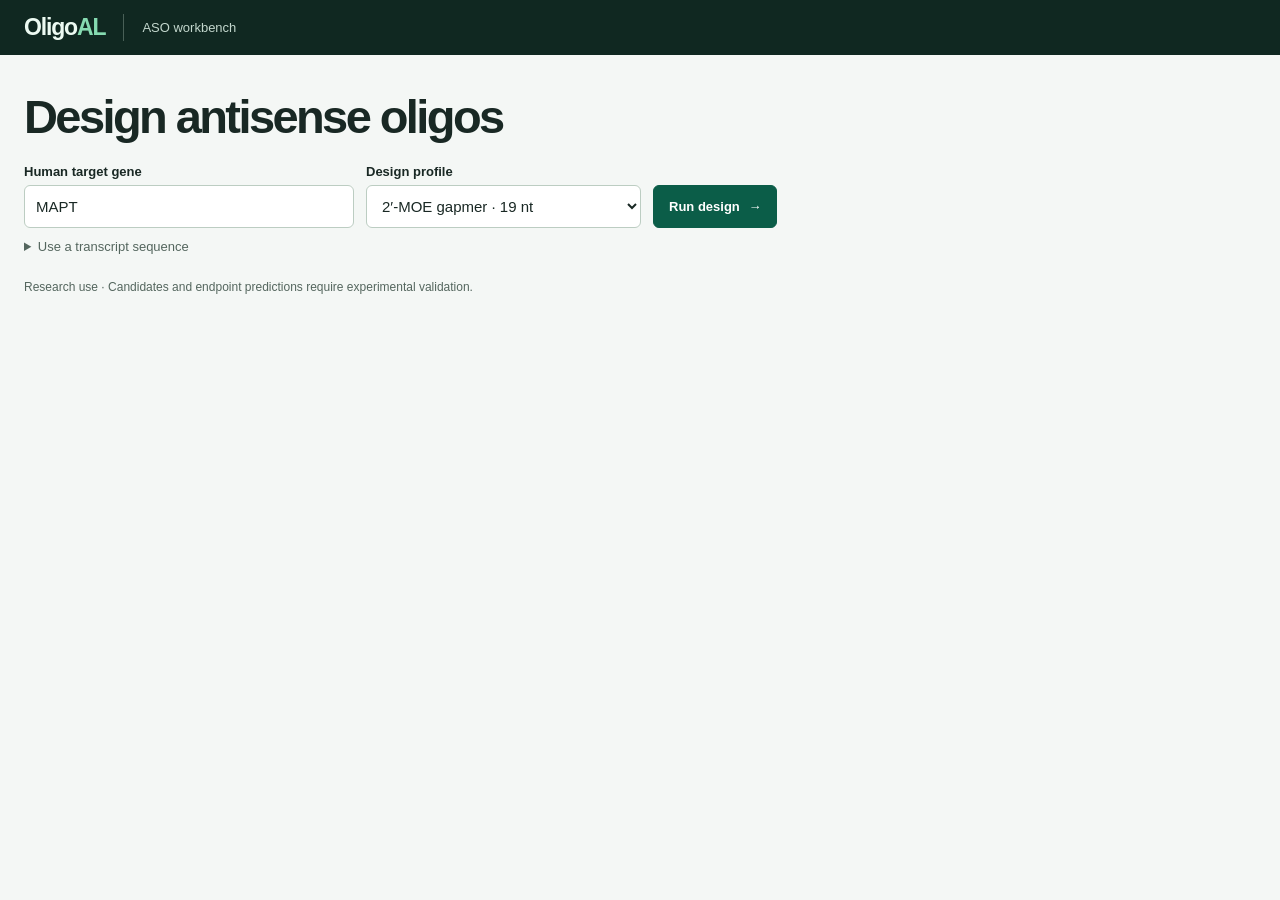
==== app/static/index.html @ 975edc34 "Initialize OligoAL website repository" ====
<!doctype html>
<html lang="en">
<head>
  <meta charset="utf-8">
  <meta name="viewport" content="width=device-width, initial-scale=1">
  <title>OligoAL · ASO design</title>
  <link rel="icon" href="data:,">
  <link rel="stylesheet" href="styles.css">
  <script type="module" src="app.js"></script>
</head>
<body>
  <header class="top">
    <span class="brand">Oligo<span>AL</span></span>
    <span class="top-divider" aria-hidden="true"></span>
    <span class="product">ASO workbench</span>
  </header>

  <main>
    <section class="setup" aria-labelledby="title">
      <h1 id="title">Design antisense oligos</h1>
      <form id="design-form">
        <div class="form-grid">
          <label>Human target gene
            <input id="gene" name="gene" value="MAPT" autocomplete="off" spellcheck="false">
          </label>
          <label>Design profile
            <select id="chemistry" name="chemistry">
              <option value="ps_moe_gapmer">2′-MOE gapmer · 19 nt</option>
              <option value="ps_2ome_gapmer">2′-OMe immune panel · 20 nt</option>
            </select>
          </label>
          <button type="submit" id="run">Run design <span aria-hidden="true">→</span></button>
        </div>
        <details>
          <summary>Use a transcript sequence</summary>
          <label class="paste-label" for="pasted">Paste one cDNA or RNA sequence (raw or FASTA)</label>
          <textarea id="pasted" name="sequence" rows="3" maxlength="110000" spellcheck="false"></textarea>
        </details>
      </form>
      <p id="status" role="status" aria-live="polite" hidden></p>
    </section>

    <div id="workspace" class="workspace" hidden>
      <section class="candidates" aria-labelledby="results-title">
        <div class="section-head">
          <div>
            <h2 id="results-title">Candidates</h2>
            <p id="provenance"></p>
          </div>
          <button type="button" id="download" class="secondary">Export CSV</button>
        </div>
        <p id="method" class="method"></p>
        <div class="table-scroll">
          <table aria-label="Ranked ASO candidates">
            <thead id="results-head"></thead>
            <tbody id="results-body"></tbody>
          </table>
        </div>
        <p id="coverage" class="coverage"></p>
      </section>

      <section id="detail" class="detail" aria-labelledby="detail-title" hidden>
        <div class="section-head detail-head">
          <div>
            <h2 id="detail-title">Candidate</h2>
            <p id="detail-site"></p>
          </div>
          <button type="button" id="reset-view" class="secondary">Reset view</button>
        </div>
        <div id="structure-stage" class="structure-stage">
          <canvas id="viewer" tabindex="0" role="img" aria-label="Idealized ASO and target RNA duplex; arrow keys rotate"></canvas>
          <p id="viewer-status" role="status" hidden></p>
          <div class="legend" aria-hidden="true">
            <span class="wing">MOE / OMe wings</span><span class="core">DNA core</span><span class="rna">Target RNA</span>
          </div>
        </div>
        <p class="structure-note">Drag or use arrow keys to rotate. Idealized base pairing, with G–C pairs shown brighter.</p>
        <pre id="alignment" class="alignment" aria-label="Antiparallel sequence alignment"></pre>
        <div class="exports">
          <a id="pml-link" class="secondary" download>Download PyMOL script</a>
          <a id="pdb-link" class="secondary" download>Download PDB</a>
        </div>
        <h3>Endpoint predictions</h3>
        <dl id="predictions"></dl>
        <details class="chemistry-detail">
          <summary>HELM representation</summary>
          <code id="helm"></code>
        </details>
      </section>
    </div>
    <p class="footnote">Research use · Candidates and endpoint predictions require experimental validation.</p>
  </main>
</body>
</html>
---- app/static/styles.css ----
:root {
  color-scheme: light;
  font-family: Geist, Inter, -apple-system, BlinkMacSystemFont, "Segoe UI", sans-serif;
  color: #192824;
  background: #f4f7f5;
  --muted: #54665e;
  --line: #dce5df;
  --accent: #0b5d48;
  --mono: "IBM Plex Mono", ui-monospace, SFMono-Regular, Consolas, monospace;
}

*, *::before, *::after { box-sizing: border-box; }
body { margin: 0; }
[hidden] { display: none !important; }
.top { display: flex; align-items: center; gap: 18px; padding: 14px max(24px, calc((100% - 1320px) / 2)); background: #102821; color: #ecfaf2; }
.brand { font-size: 23px; font-weight: 720; letter-spacing: -.05em; }
.brand span { color: #86dbb1; }
.top-divider { width: 1px; align-self: stretch; background: #496057; }
.product { color: #c3d7cd; font-size: 13px; }
main { width: min(1320px, calc(100% - 48px)); margin: 37px auto 26px; }
h1, h2, h3, p { margin: 0; }
h1 { font-size: clamp(29px, 4vw, 47px); letter-spacing: -.055em; line-height: 1.05; margin-bottom: 23px; }
h2 { font-size: 19px; letter-spacing: -.025em; }
h3 { font-size: 14px; margin-top: 20px; }
.setup { margin-bottom: 25px; }
.form-grid { display: grid; grid-template-columns: minmax(160px, 330px) minmax(205px, 275px) auto; width: fit-content; max-width: 100%; gap: 12px; align-items: end; }
label { display: grid; gap: 6px; font-weight: 620; font-size: 13px; }
input, select, textarea { min-width: 0; width: 100%; background: #fff; color: inherit; border: 1px solid #bccdc2; border-radius: 6px; padding: 10px 11px; font: inherit; font-size: 15px; font-weight: 430; }
input, select, #run { height: 43px; }
button, a.secondary { font: inherit; font-size: 13px; font-weight: 640; cursor: pointer; }
#run { background: var(--accent); color: white; border: 1px solid var(--accent); border-radius: 6px; padding: 0 15px; white-space: nowrap; }
#run span { margin-left: 5px; }
#run:disabled { opacity: .6; cursor: wait; }
:focus-visible { outline: 2px solid #128064; outline-offset: 3px; }
details { margin-top: 11px; color: var(--muted); font-size: 13px; }
summary { cursor: pointer; width: fit-content; }
.paste-label { margin: 10px 0 6px; }
textarea { font-family: var(--mono); max-width: 760px; resize: vertical; }
#status { margin-top: 14px; color: var(--muted); font-size: 14px; }
#status.error { color: #9c3b27; }
.workspace { display: grid; grid-template-columns: minmax(0, 1.35fr) minmax(0, 1fr); align-items: start; gap: 18px; }
.candidates, .detail { min-width: 0; background: #fff; border: 1px solid var(--line); border-radius: 11px; overflow: hidden; }
.section-head { display: flex; align-items: start; justify-content: space-between; gap: 12px; padding: 17px 18px 12px; }
.section-head p { margin-top: 4px; font-size: 12px; color: var(--muted); overflow-wrap: anywhere; }
.method, .coverage { font-size: 12px; color: var(--muted); padding: 0 18px 13px; line-height: 1.5; }
.coverage { padding-top: 12px; }
.secondary { display: inline-block; border: 1px solid #c9d8ce; background: #fff; color: #164938; border-radius: 5px; padding: 6px 9px; text-decoration: none; white-space: nowrap; }
.secondary:hover { background: #e8f3ec; }
.table-scroll { overflow-x: auto; max-height: 554px; }
table { width: 100%; border-spacing: 0; font-size: 13px; text-align: left; white-space: nowrap; }
th, td { padding: 9px 11px; border-bottom: 1px solid #e9eeeb; }
th:first-child, td:first-child { padding-left: 17px; }
th:last-child, td:last-child { padding-right: 17px; }
th { color: #3b5148; background: #edf3ef; font-size: 11px; position: sticky; top: 0; z-index: 1; }
th span { display: block; font-weight: 450; color: var(--muted); margin-top: 2px; }
td { font-variant-numeric: tabular-nums; }
tbody tr { cursor: pointer; }
tbody tr:hover, tbody tr.active { background: #e9f5ed; }
tbody tr.active td:first-child { box-shadow: inset 3px 0 #177457; }
.sequence { font: 600 12px var(--mono); background: none; border: 0; padding: 1px 0; color: #144b3b; letter-spacing: .01em; }
.detail { padding: 0 16px 16px; }
.detail-head { padding: 17px 0 12px; }
.structure-stage { position: relative; background: #122a25; border-radius: 8px; overflow: hidden; }
canvas { width: 100%; height: 281px; display: block; touch-action: none; cursor: grab; }
canvas:active { cursor: grabbing; }
#viewer-status { color: white; position: absolute; inset: 16px auto auto 16px; font-size: 13px; }
.legend { display: flex; justify-content: center; gap: 14px; flex-wrap: wrap; color: #e0efe8; font-size: 11px; padding: 0 10px 11px; }
.legend span::before { display: inline-block; width: 8px; height: 8px; border-radius: 50%; content: ""; margin-right: 5px; }
.wing::before { background: #6ed9b2; }
.core::before { background: #60a8fa; }
.rna::before { background: #f7ab64; }
.structure-note, .footnote { color: var(--muted); font-size: 12px; margin-top: 8px; line-height: 1.45; }
.alignment { font: 11px/1.55 var(--mono); color: #233b31; background: #f2f6f4; padding: 8px; border-radius: 5px; overflow-x: auto; margin: 10px 0; }
.exports { display: flex; gap: 8px; flex-wrap: wrap; }
dl { margin: 7px 0 0; }
.endpoint { display: grid; grid-template-columns: minmax(0, 1.1fr) minmax(0, 1fr); gap: 8px; padding: 7px 0; border-bottom: 1px solid var(--line); font-size: 12px; }
dt { font-weight: 600; }
dd { margin: 0; font-variant-numeric: tabular-nums; }
dd small { display: block; color: var(--muted); margin-top: 2px; }
.chemistry-detail code { display: block; margin-top: 8px; overflow-wrap: anywhere; }
.footnote { margin-top: 22px; }

@media (max-width: 1020px) {
  .workspace { grid-template-columns: minmax(0, 1fr) minmax(0, .9fr); }
  th, td { padding-left: 8px; padding-right: 8px; }
}
@media (max-width: 780px) {
  main { width: calc(100% - 28px); margin-top: 26px; }
  .workspace { grid-template-columns: minmax(0, 1fr); }
  .table-scroll { max-height: 365px; }
}
@media (max-width: 540px) {
  .form-grid { width: 100%; grid-template-columns: minmax(0, 1fr); }
  #run { justify-self: start; }
  table { font-size: 12px; }
  th, td { padding-inline: 6px; }
  th { white-space: normal; }
  th:first-child, td:first-child { padding-inline-start: 9px; }
  th:last-child, td:last-child { padding-inline-end: 9px; }
  .sequence { font-size: 10px; }
}
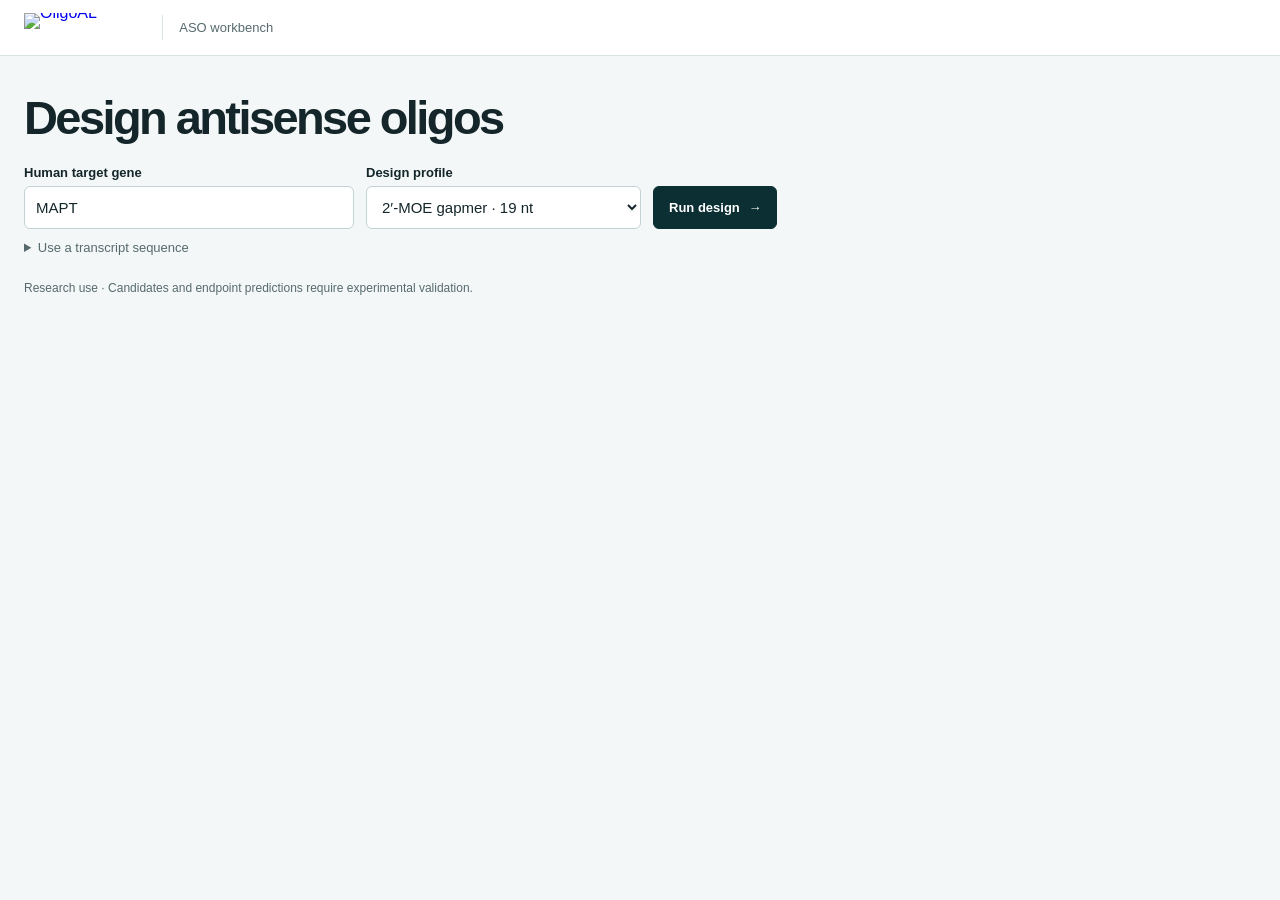
==== commit d4018859: "Add OligoAL logo, retune accents, prep Netlify frontend deploy Replace the text wordmark with the Ol" ====
--- a/app/static/index.html
+++ b/app/static/index.html
@@ -4,15 +4,19 @@
   <meta charset="utf-8">
   <meta name="viewport" content="width=device-width, initial-scale=1">
   <title>OligoAL · ASO design</title>
-  <link rel="icon" href="data:,">
+  <link rel="icon" href="/favicon.ico" sizes="any">
+  <link rel="icon" href="/favicon.png" type="image/png">
+  <link rel="apple-touch-icon" href="/apple-touch-icon.png">
+  <meta name="theme-color" content="#0c2f34">
   <link rel="stylesheet" href="styles.css">
-  <script type="module" src="app.js"></script>
+  <script type="module" src="app.js?v=3"></script>
 </head>
 <body>
   <header class="top">
-    <span class="brand">Oligo<span>AL</span></span>
+    <a class="brand" href="/"><img src="/oligoal-logo.png" width="607" height="144" alt="OligoAL"></a>
     <span class="top-divider" aria-hidden="true"></span>
     <span class="product">ASO workbench</span>
+    <a id="open-bench" class="top-link" href="/bench" hidden>Bench Workspace</a>
   </header>
 
   <main>
@@ -26,6 +30,7 @@
           <label>Design profile
             <select id="chemistry" name="chemistry">
               <option value="ps_moe_gapmer">2′-MOE gapmer · 19 nt</option>
+              <option id="atlas-profile" value="ps_moe_20_gapmer" disabled>Atlas efficacy · 20 nt</option>
               <option value="ps_2ome_gapmer">2′-OMe immune panel · 20 nt</option>
             </select>
           </label>
@@ -47,7 +52,11 @@
             <h2 id="results-title">Candidates</h2>
             <p id="provenance"></p>
           </div>
-          <button type="button" id="download" class="secondary">Export CSV</button>
+          <div class="exports candidate-exports">
+            <button type="button" id="download" class="secondary">Export shortlist CSV</button>
+            <button type="button" id="download-full" class="secondary">Export full CSV</button>
+            <button type="button" id="send-bench" class="secondary" hidden>Send to Bench Workspace</button>
+          </div>
         </div>
         <p id="method" class="method"></p>
         <div class="table-scroll">
@@ -57,6 +66,7 @@
           </table>
         </div>
         <p id="coverage" class="coverage"></p>
+        <p id="export-status" class="coverage" role="status" hidden></p>
       </section>
 
       <section id="detail" class="detail" aria-labelledby="detail-title" hidden>
--- a/app/static/styles.css
+++ b/app/static/styles.css
@@ -1,22 +1,27 @@
 :root {
   color-scheme: light;
   font-family: Geist, Inter, -apple-system, BlinkMacSystemFont, "Segoe UI", sans-serif;
-  color: #192824;
-  background: #f4f7f5;
-  --muted: #54665e;
-  --line: #dce5df;
-  --accent: #0b5d48;
+  color: #14262a;
+  background: #f4f7f7;
+  --muted: #566a6e;
+  --line: #dbe4e5;
+  /* Brand: deep teal and coral, sampled from the OligoAL mark. */
+  --accent: #0c2f34;
+  --accent-tint: #e8f0f1;
+  --highlight: #e5533f;
+  --highlight-ink: #bf3e2b;
   --mono: "IBM Plex Mono", ui-monospace, SFMono-Regular, Consolas, monospace;
 }
 
 *, *::before, *::after { box-sizing: border-box; }
 body { margin: 0; }
 [hidden] { display: none !important; }
-.top { display: flex; align-items: center; gap: 18px; padding: 14px max(24px, calc((100% - 1320px) / 2)); background: #102821; color: #ecfaf2; }
-.brand { font-size: 23px; font-weight: 720; letter-spacing: -.05em; }
-.brand span { color: #86dbb1; }
-.top-divider { width: 1px; align-self: stretch; background: #496057; }
-.product { color: #c3d7cd; font-size: 13px; }
+.top { display: flex; align-items: center; gap: 16px; padding: 13px max(24px, calc((100% - 1320px) / 2)); background: #fff; color: var(--accent); border-bottom: 1px solid var(--line); }
+.brand { display: flex; align-items: center; line-height: 0; text-decoration: none; }
+.brand img { width: auto; height: 29px; display: block; }
+.top-divider { width: 1px; align-self: stretch; margin: 2px 0; background: var(--line); }
+.product { color: var(--muted); font-size: 13px; }
+.top-link { margin-left: auto; color: var(--highlight-ink); font-weight: 600; font-size: 13px; }
 main { width: min(1320px, calc(100% - 48px)); margin: 37px auto 26px; }
 h1, h2, h3, p { margin: 0; }
 h1 { font-size: clamp(29px, 4vw, 47px); letter-spacing: -.055em; line-height: 1.05; margin-bottom: 23px; }
@@ -25,53 +30,55 @@
 .setup { margin-bottom: 25px; }
 .form-grid { display: grid; grid-template-columns: minmax(160px, 330px) minmax(205px, 275px) auto; width: fit-content; max-width: 100%; gap: 12px; align-items: end; }
 label { display: grid; gap: 6px; font-weight: 620; font-size: 13px; }
-input, select, textarea { min-width: 0; width: 100%; background: #fff; color: inherit; border: 1px solid #bccdc2; border-radius: 6px; padding: 10px 11px; font: inherit; font-size: 15px; font-weight: 430; }
+input, select, textarea { min-width: 0; width: 100%; background: #fff; color: inherit; border: 1px solid #c3d2d4; border-radius: 6px; padding: 10px 11px; font: inherit; font-size: 15px; font-weight: 430; }
 input, select, #run { height: 43px; }
 button, a.secondary { font: inherit; font-size: 13px; font-weight: 640; cursor: pointer; }
 #run { background: var(--accent); color: white; border: 1px solid var(--accent); border-radius: 6px; padding: 0 15px; white-space: nowrap; }
 #run span { margin-left: 5px; }
 #run:disabled { opacity: .6; cursor: wait; }
-:focus-visible { outline: 2px solid #128064; outline-offset: 3px; }
+:focus-visible { outline: 2px solid var(--highlight); outline-offset: 3px; }
 details { margin-top: 11px; color: var(--muted); font-size: 13px; }
 summary { cursor: pointer; width: fit-content; }
 .paste-label { margin: 10px 0 6px; }
 textarea { font-family: var(--mono); max-width: 760px; resize: vertical; }
 #status { margin-top: 14px; color: var(--muted); font-size: 14px; }
-#status.error { color: #9c3b27; }
+#status.error { color: var(--highlight-ink); }
 .workspace { display: grid; grid-template-columns: minmax(0, 1.35fr) minmax(0, 1fr); align-items: start; gap: 18px; }
 .candidates, .detail { min-width: 0; background: #fff; border: 1px solid var(--line); border-radius: 11px; overflow: hidden; }
 .section-head { display: flex; align-items: start; justify-content: space-between; gap: 12px; padding: 17px 18px 12px; }
 .section-head p { margin-top: 4px; font-size: 12px; color: var(--muted); overflow-wrap: anywhere; }
 .method, .coverage { font-size: 12px; color: var(--muted); padding: 0 18px 13px; line-height: 1.5; }
 .coverage { padding-top: 12px; }
-.secondary { display: inline-block; border: 1px solid #c9d8ce; background: #fff; color: #164938; border-radius: 5px; padding: 6px 9px; text-decoration: none; white-space: nowrap; }
-.secondary:hover { background: #e8f3ec; }
+.secondary { display: inline-block; border: 1px solid #c7d6d8; background: #fff; color: var(--accent); border-radius: 5px; padding: 6px 9px; text-decoration: none; white-space: nowrap; }
+.secondary:hover { background: var(--accent-tint); }
 .table-scroll { overflow-x: auto; max-height: 554px; }
 table { width: 100%; border-spacing: 0; font-size: 13px; text-align: left; white-space: nowrap; }
-th, td { padding: 9px 11px; border-bottom: 1px solid #e9eeeb; }
+th, td { padding: 9px 11px; border-bottom: 1px solid #e9efef; }
 th:first-child, td:first-child { padding-left: 17px; }
 th:last-child, td:last-child { padding-right: 17px; }
-th { color: #3b5148; background: #edf3ef; font-size: 11px; position: sticky; top: 0; z-index: 1; }
+th { color: #3c5257; background: #edf3f3; font-size: 11px; position: sticky; top: 0; z-index: 1; }
 th span { display: block; font-weight: 450; color: var(--muted); margin-top: 2px; }
 td { font-variant-numeric: tabular-nums; }
 tbody tr { cursor: pointer; }
-tbody tr:hover, tbody tr.active { background: #e9f5ed; }
-tbody tr.active td:first-child { box-shadow: inset 3px 0 #177457; }
-.sequence { font: 600 12px var(--mono); background: none; border: 0; padding: 1px 0; color: #144b3b; letter-spacing: .01em; }
+tbody tr:hover, tbody tr.active { background: var(--accent-tint); }
+tbody tr.active td:first-child { box-shadow: inset 3px 0 var(--highlight); }
+.sequence { font: 600 12px var(--mono); background: none; border: 0; padding: 1px 0; color: var(--accent); letter-spacing: .01em; }
 .detail { padding: 0 16px 16px; }
 .detail-head { padding: 17px 0 12px; }
-.structure-stage { position: relative; background: #122a25; border-radius: 8px; overflow: hidden; }
+.structure-stage { position: relative; background: var(--accent); border-radius: 8px; overflow: hidden; }
 canvas { width: 100%; height: 281px; display: block; touch-action: none; cursor: grab; }
 canvas:active { cursor: grabbing; }
 #viewer-status { color: white; position: absolute; inset: 16px auto auto 16px; font-size: 13px; }
-.legend { display: flex; justify-content: center; gap: 14px; flex-wrap: wrap; color: #e0efe8; font-size: 11px; padding: 0 10px 11px; }
+.legend { display: flex; justify-content: center; gap: 14px; flex-wrap: wrap; color: #d7e6e8; font-size: 11px; padding: 0 10px 11px; }
 .legend span::before { display: inline-block; width: 8px; height: 8px; border-radius: 50%; content: ""; margin-right: 5px; }
 .wing::before { background: #6ed9b2; }
 .core::before { background: #60a8fa; }
 .rna::before { background: #f7ab64; }
 .structure-note, .footnote { color: var(--muted); font-size: 12px; margin-top: 8px; line-height: 1.45; }
-.alignment { font: 11px/1.55 var(--mono); color: #233b31; background: #f2f6f4; padding: 8px; border-radius: 5px; overflow-x: auto; margin: 10px 0; }
+.alignment { font: 11px/1.55 var(--mono); color: #20383c; background: #f1f6f6; padding: 8px; border-radius: 5px; overflow-x: auto; margin: 10px 0; }
 .exports { display: flex; gap: 8px; flex-wrap: wrap; }
+.candidate-exports { justify-content: flex-end; }
+.bench-check { width: 15px; height: 15px; accent-color: var(--accent); }
 dl { margin: 7px 0 0; }
 .endpoint { display: grid; grid-template-columns: minmax(0, 1.1fr) minmax(0, 1fr); gap: 8px; padding: 7px 0; border-bottom: 1px solid var(--line); font-size: 12px; }
 dt { font-weight: 600; }
